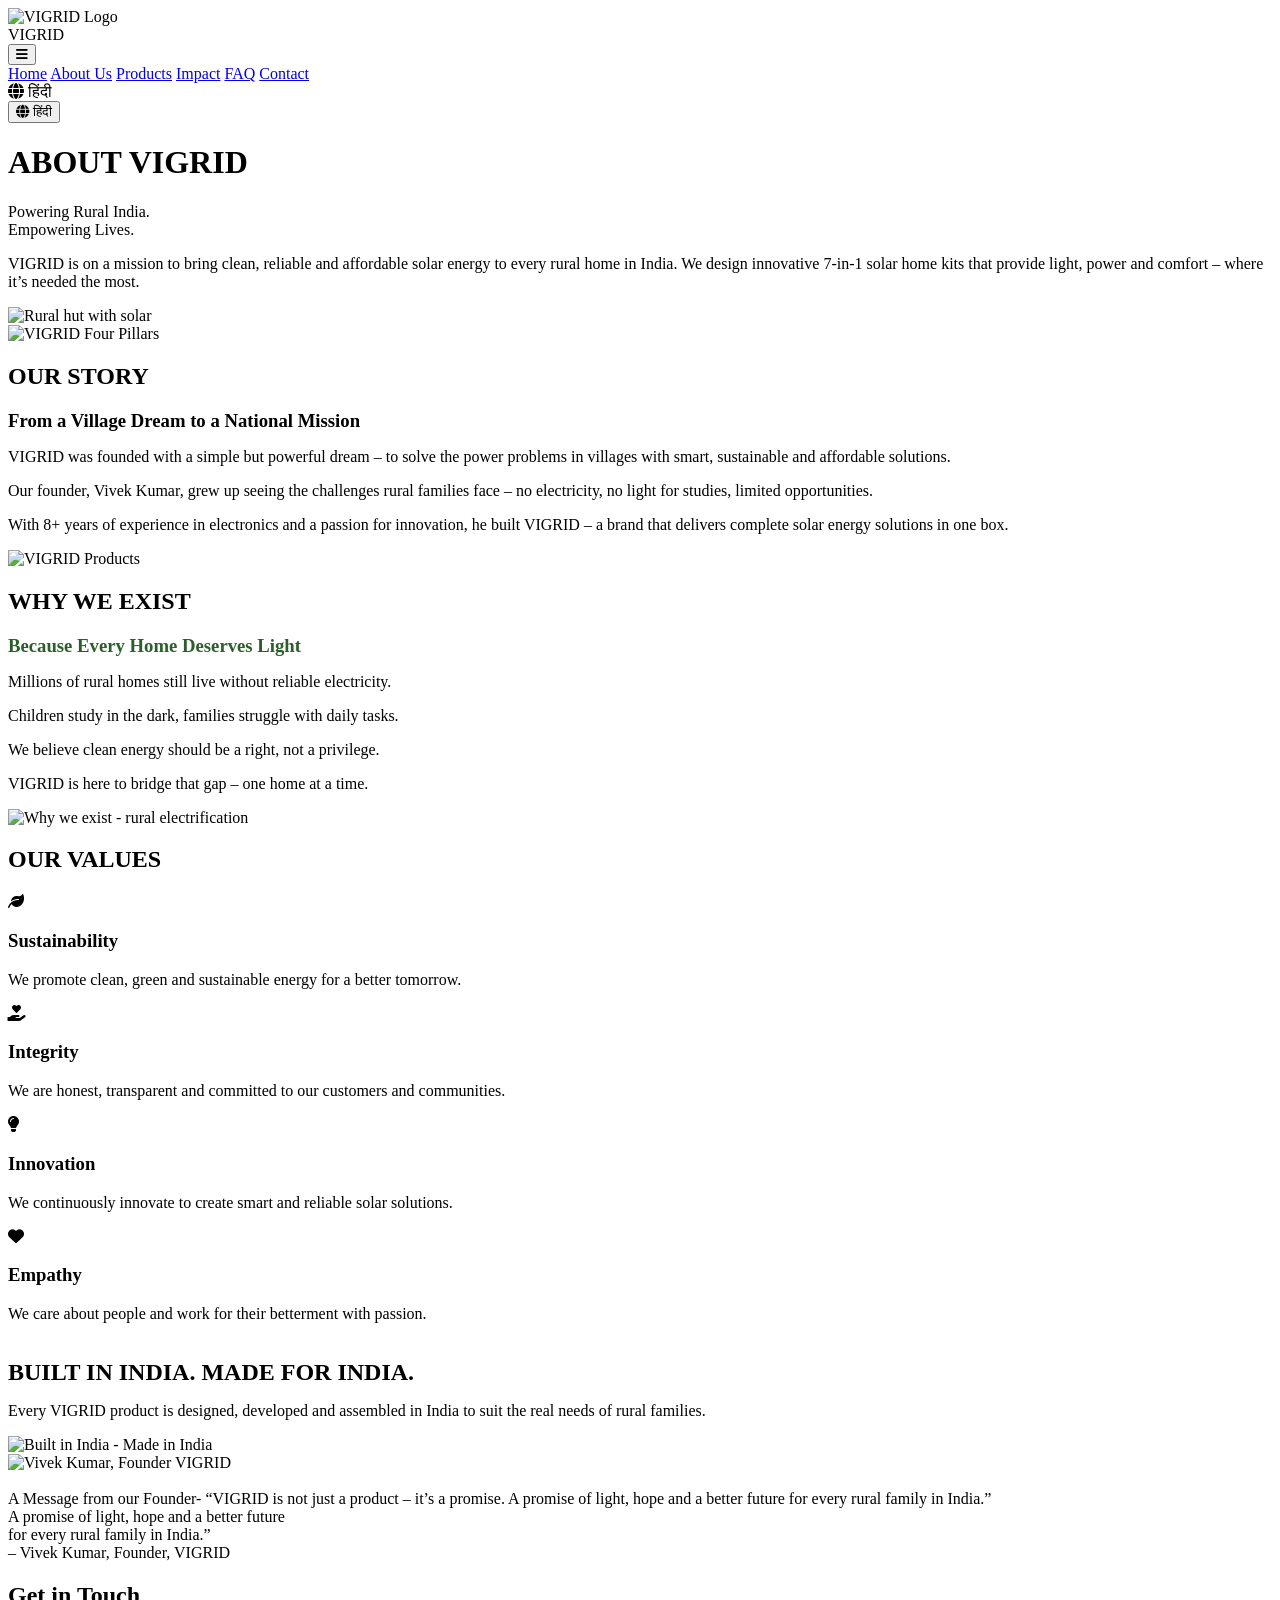
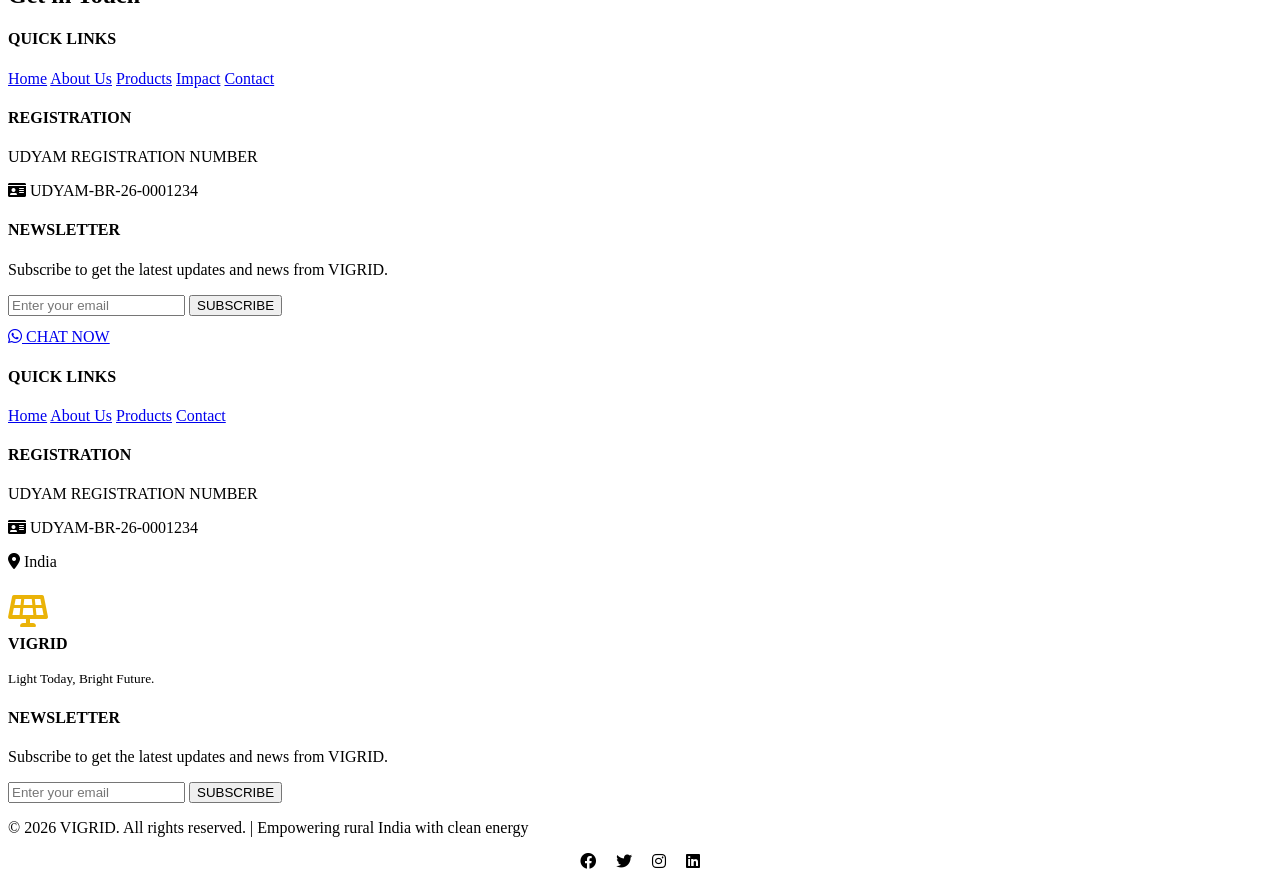
==== about.html @ 2b6f57b1 "Update about.html" ====
<!DOCTYPE html>
<html lang="en">
<head>
    <meta charset="UTF-8">
    <meta name="viewport" content="width=device-width, initial-scale=1.0, viewport-fit=cover">
    <title>VIGRID | About Us – Powering Rural India</title>
    <link rel="preconnect" href="https://fonts.googleapis.com">
    <link rel="preconnect" href="https://fonts.gstatic.com" crossorigin>
    <link href="https://fonts.googleapis.com/css2?family=Inter:opsz,wght@14..32,300;14..32,400;14..32,500;14..32,600;14..32,700;14..32,800&display=swap" rel="stylesheet">
    <link rel="stylesheet" href="https://cdnjs.cloudflare.com/ajax/libs/font-awesome/6.0.0-beta3/css/all.min.css">
    <link rel="stylesheet" href="style.css">
    <link rel="stylesheet" href="about-style.css">
</head>
<body>

<header class="site-header">
    <div class="container header-inner">
        <div class="logo">
            <div class="logo-section">
                <img src="logo.png" alt="VIGRID Logo" class="logo-image">
            </div>
            <span>VIGRID</span>
        </div>
        <button class="menu-toggle" id="menuToggle" aria-label="Toggle navigation">
            <i class="fas fa-bars"></i>
        </button>
        <div class="nav-links" id="navLinks">
            <a href="index.html" data-i18n="nav_home">Home</a>
            <a href="about.html" data-i18n="nav_about">About Us</a>
            <a href="products.html" data-i18n="nav_products">Products</a>
            <a href="impact.html" class="active" data-i18n="nav_impact">Impact</a>
<a href="faq.html" data-i18n="footer_faq">FAQ</a>
            <a href="contact.html" data-i18n="nav_contact">Contact</a>
            <div class="mobile-lang-switch" id="mobileLangSwitch">
                <i class="fas fa-globe"></i>
                <span id="mobileLangText">हिंदी</span>
            </div>
        </div>
        <button id="langToggleBtn" class="lang-switch desktop-only" aria-label="Switch Language">
            <i class="fas fa-globe"></i>
            <span id="langToggleText">हिंदी</span>
        </button>
    </div>
</header>

<main>
    <div class="container">
        <!-- About Hero - Two Columns -->
        <div class="about-hero">
            <div class="about-two-columns">
                <div class="about-content">
                    <h1 data-i18n="about_heading">ABOUT VIGRID</h1>
                    <div class="tagline">
                        <span data-i18n="about_tagline1">Powering Rural India.</span><br>
                        <span data-i18n="about_tagline2">Empowering Lives.</span>
                    </div>
                    <p data-i18n="about_desc">
                        VIGRID is on a mission to bring clean, reliable and affordable solar energy to every rural home in India. We design innovative 7-in-1 solar home kits that provide light, power and comfort – where it’s needed the most.
                    </p>
                </div>
                <div class="about-image">
                    <img src="hut.jpg" alt="Rural hut with solar" id="hutImage">
                </div>
            </div>
        </div>

        <!-- Four Cards Section - Single Image -->
        <div class="four-cards-wrapper">
            <div class="single-image-container">
                <img src="fourcards.jpg" alt="VIGRID Four Pillars" class="four-cards-image">
            </div>
        </div>       

        <!-- OUR STORY - Two Columns -->
        <div class="about-section">
            <h2 data-i18n="story_heading">OUR STORY</h2>
            <div class="story-two-columns">
                <div class="story-content-left">
                    <h3 data-i18n="story_sub" style="color: 2c5e2a; margin-bottom: 12px;">From a Village Dream to a National Mission</h3>
                    <p data-i18n="story_p1">VIGRID was founded with a simple but powerful dream – to solve the power problems in villages with smart, sustainable and affordable solutions.</p>
                    <p data-i18n="story_p2" style="margin-top: 16px;">Our founder, Vivek Kumar, grew up seeing the challenges rural families face – no electricity, no light for studies, limited opportunities.</p>
                    <p data-i18n="story_p3" style="margin-top: 16px;">With 8+ years of experience in electronics and a passion for innovation, he built VIGRID – a brand that delivers complete solar energy solutions in one box.</p>
                </div>
                <div class="story-image-right">
                    <img src="vigriditems.jpg" alt="VIGRID Products" class="story-img">
                </div>
            </div>
        </div>

        <!-- WHY WE EXIST - Two Columns with bullet points -->
        <div class="about-section">
            <h2 data-i18n="why_heading">WHY WE EXIST</h2>
            <div class="why-two-columns">
                <div class="why-text-left">
                    <h3 data-i18n="why_sub" style="color: #2c5e2a; margin-bottom: 16px;">Because Every Home Deserves Light</h3>
                    <p data-i18n="why_p1">Millions of rural homes still live without reliable electricity.</p>
                    <p data-i18n="why_p2">Children study in the dark, families struggle with daily tasks.</p>
                    <p data-i18n="why_p3">We believe clean energy should be a right, not a privilege.</p>
                    <p data-i18n="why_p4">VIGRID is here to bridge that gap – one home at a time.</p>
                </div>
                <div class="why-image-right">
                    <img src="whywe.jpg" alt="Why we exist - rural electrification" class="why-img">
                </div>
            </div>
        </div>

        <!-- OUR VALUES - 4 Cards in a row (responsive) -->
        <div class="about-section">
            <h2 data-i18n="values_heading">OUR VALUES</h2>
            <div class="values-grid">
                <div class="value-card">
                    <i class="fas fa-leaf"></i>
                    <h3 data-i18n="value1_title">Sustainability</h3>
                    <p data-i18n="value1_desc">We promote clean, green and sustainable energy for a better tomorrow.</p>
                </div>
                <div class="value-card">
                    <i class="fas fa-hand-holding-heart"></i>
                    <h3 data-i18n="value2_title">Integrity</h3>
                    <p data-i18n="value2_desc">We are honest, transparent and committed to our customers and communities.</p>
                </div>
                <div class="value-card">
                    <i class="fas fa-lightbulb"></i>
                    <h3 data-i18n="value3_title">Innovation</h3>
                    <p data-i18n="value3_desc">We continuously innovate to create smart and reliable solar solutions.</p>
                </div>
                <div class="value-card">
                    <i class="fas fa-heart"></i>
                    <h3 data-i18n="value4_title">Empathy</h3>
                    <p data-i18n="value4_desc">We care about people and work for their betterment with passion.</p>
                </div>
            </div>
        </div>

        <!-- BUILT IN INDIA. MADE FOR INDIA. - Two Columns -->
        <div class="about-section">
            <div class="built-two-columns">
                <div class="built-content-left">
                    <i class="fas fa-flag-india" style="font-size: 2.5rem; color: #eab308; margin-bottom: 16px;"></i>
                    <h2 style="margin: 0 0 16px 0;" data-i18n="built_heading">BUILT IN INDIA. MADE FOR INDIA.</h2>
                    <p data-i18n="built_desc">Every VIGRID product is designed, developed and assembled in India to suit the real needs of rural families.</p>
                </div>
                <div class="built-image-right">
                    <img src="builtinindia.jpg" alt="Built in India - Made in India" class="built-img">
                </div>
            </div>
        </div>

        <!-- Founder Message (no extra container) -->
        <div class="founder-section">
            <div class="founder-flex">
                <div class="founder-avatar">
                    <img src="founder2.png" alt="Vivek Kumar, Founder VIGRID" class="founder-img">
                </div>
                <div class="founder-quote">
                    <span data-i18n="founder_quote"><br>
                    “VIGRID is not just a product – it’s a promise.<br>
                    A promise of light, hope and a better future<br>
                    for every rural family in India.”</span>
                    <div class="founder-name" data-i18n="founder_name">— VIVEK KUMAR, Founder, VIGRID</div>
                </div>
            </div>
        </div>

        <!-- Get in Touch -->
        <div class="about-section">
            <h2 data-i18n="contact_heading">Get in Touch</h2>
            <div class="contact-row">
                <div class="contact-col">
                    <h4 data-i18n="quick_links_title">QUICK LINKS</h4>
                    <a href="index.html" data-i18n="nav_home">Home</a>
                    <a href="about.html" data-i18n="nav_about">About Us</a>
                    <a href="products.html" data-i18n="nav_products">Products</a>
                    <a href="#" data-i18n="impact_link">Impact</a>
                    <a href="#" data-i18n="nav_contact">Contact</a>
                </div>
                <div class="contact-col">
                    <h4 data-i18n="registration_title">REGISTRATION</h4>
                    <p data-i18n="reg_label">UDYAM REGISTRATION NUMBER</p>
                    <p class="reg-number"><i class="fas fa-id-card"></i> UDYAM-BR-26-0001234</p>
                </div>
                <div class="contact-col">
                    <h4 data-i18n="newsletter_title">NEWSLETTER</h4>
                    <p data-i18n="newsletter_desc">Subscribe to get the latest updates and news from VIGRID.</p>
                    <div class="newsletter-inline">
                        <input type="email" id="aboutNewsEmail" placeholder="Enter your email">
                        <button id="aboutNewsBtn" data-i18n="subscribe_btn">SUBSCRIBE</button>
                    </div>
                    <p id="aboutNewsFeedback" style="margin-top: 8px; font-size: 0.8rem;"></p>
                    <a href="#" id="chatNowBtn" class="whatsapp-chat"><i class="fab fa-whatsapp"></i> <span data-i18n="chat_now">CHAT NOW</span></a>
                </div>
            </div>
        </div>
    </div>
</main>

<!-- FOOTER (same) -->
<footer>
    <div class="container">
        <div class="footer-grid">
            <div class="footer-col">
                <h4 data-i18n="footer_quick">QUICK LINKS</h4>
                <a href="index.html" data-i18n="footer_home">Home</a>
                <a href="about.html" data-i18n="footer_about">About Us</a>
                <a href="products.html" data-i18n="footer_products">Products</a>
                <a href="#" data-i18n="footer_contact">Contact</a>
            </div>
            <div class="footer-col">
                <h4 data-i18n="footer_reg">REGISTRATION</h4>
                <p data-i18n="footer_reg_label">UDYAM REGISTRATION NUMBER</p>
                <p class="reg-number"><i class="fas fa-id-card"></i> UDYAM-BR-26-0001234</p>
                <p><i class="fas fa-map-marker-alt"></i> India</p>
                <div style="margin-top: 24px;">
                    <i class="fas fa-solar-panel" style="font-size: 2rem; color: #eab308;"></i>
                    <p style="margin-top: 8px; font-weight: 600;">VIGRID</p>
                    <small data-i18n="footer_tagline">Light Today, Bright Future.</small>
                </div>
            </div>
            <div class="footer-col">
                <h4 data-i18n="footer_newsletter">NEWSLETTER</h4>
                <p data-i18n="newsletter_desc">Subscribe to get the latest updates and news from VIGRID.</p>
                <div class="newsletter-form">
                    <input type="email" id="footerNewsEmail" placeholder="Enter your email">
                    <button id="footerNewsBtn" data-i18n="subscribe_btn">SUBSCRIBE</button>
                </div>
                <p id="footerNewsFeedback" style="margin-top: 12px; font-size: 0.8rem;"></p>
            </div>
        </div>
        <div class="copyright">
            <p data-i18n="copyright_text">© 2026 VIGRID. All rights reserved. | Empowering rural India with clean energy</p>
            <div style="margin-top: 8px; display: flex; justify-content: center; gap: 20px;">
                <i class="fab fa-facebook"></i>
                <i class="fab fa-twitter"></i>
                <i class="fab fa-instagram"></i>
                <i class="fab fa-linkedin"></i>
            </div>
        </div>
    </div>
</footer>

<script>
    // Translations for about page (English + Hindi) – same as before, unchanged
    const aboutTranslations = {
        en: {
            nav_home: "Home", nav_about: "About Us", nav_products: "Products", nav_contact: "Contact", impact_link: "Impact",
            about_heading: "ABOUT VIGRID", about_tagline1: "Powering Rural India.", about_tagline2: "Empowering Lives.",
            about_desc: "VIGRID is on a mission to bring clean, reliable and affordable solar energy to every rural home in India. We design innovative 7-in-1 solar home kits that provide light, power and comfort – where it’s needed the most.",
            about_clean_title: "Clean Energy", about_clean_desc: "Sustainable future for every home.",
            about_affordable_title: "Affordable", about_affordable_desc: "High-quality solutions at the right price.",
            about_reliable_title: "Reliable", about_reliable_desc: "Built for rural needs, made to last.",
            about_impact_title: "Impact Driven", about_impact_desc: "Creating real change in communities.",
            story_heading: "OUR STORY", story_sub: "From a Village Dream to a National Mission",
            story_p1: "VIGRID was founded with a simple but powerful dream – to solve the power problems in villages with smart, sustainable and affordable solutions.",
            story_p2: "Our founder, Vivek Kumar, grew up seeing the challenges rural families face – no electricity, no light for studies, limited opportunities.",
            story_p3: "With 8+ years of experience in electronics and a passion for innovation, he built VIGRID – a brand that delivers complete solar energy solutions in one box.",
            why_heading: "WHY WE EXIST", why_sub: "Because Every Home Deserves Light",
            why_p1: "Millions of rural homes still live without reliable electricity.",
            why_p2: "Children study in the dark, families struggle with daily tasks.",
            why_p3: "We believe clean energy should be a right, not a privilege.",
            why_p4: "VIGRID is here to bridge that gap – one home at a time.",
            values_heading: "OUR VALUES",
            value1_title: "Sustainability", value1_desc: "We promote clean, green and sustainable energy for a better tomorrow.",
            value2_title: "Integrity", value2_desc: "We are honest, transparent and committed to our customers and communities.",
            value3_title: "Innovation", value3_desc: "We continuously innovate to create smart and reliable solar solutions.",
            value4_title: "Empathy", value4_desc: "We care about people and work for their betterment with passion.",
            built_heading: "BUILT IN INDIA. MADE FOR INDIA.",
            built_desc: "Every VIGRID product is designed, developed and assembled in India to suit the real needs of rural families.",
            built_point1: "Designed in India", built_point2: "Made in India", built_point3: "For Rural India", built_point4: "For a Better India",
            founder_msg_heading: "A Message from our Founder",
            founder_quote: "A Message from our Founder-\n“VIGRID is not just a product – it’s a promise.\nA promise of light, hope and a better future\nfor every rural family in India.”",
            founder_name: "– Vivek Kumar, Founder, VIGRID",
            contact_heading: "Get in Touch", quick_links_title: "QUICK LINKS", registration_title: "REGISTRATION",
            reg_label: "UDYAM REGISTRATION NUMBER", newsletter_title: "NEWSLETTER", newsletter_desc: "Subscribe to get the latest updates and news from VIGRID.",
            subscribe_btn: "SUBSCRIBE", chat_now: "CHAT NOW",
            footer_quick: "QUICK LINKS", footer_home: "Home", footer_about: "About Us", footer_products: "Products", footer_contact: "Contact",
            footer_reg: "REGISTRATION", footer_reg_label: "UDYAM REGISTRATION NUMBER", footer_tagline: "Light Today, Bright Future.",
            footer_newsletter: "NEWSLETTER", copyright_text: "© 2026 VIGRID. All rights reserved. | Empowering rural India with clean energy"
        },
        hi: {
            nav_home: "होम", nav_about: "हमारे बारे में", nav_products: "उत्पाद", nav_contact: "संपर्क करें", impact_link: "प्रभाव",
            about_heading: "विग्रिड के बारे में", about_tagline1: "ग्रामीण भारत को सशक्त बनाना।", about_tagline2: "जीवन को सशक्त बनाना।",
            about_desc: "विग्रिड का मिशन भारत के हर ग्रामीण घर में स्वच्छ, विश्वसनीय और किफायती सौर ऊर्जा पहुंचाना है। हम अभिनव 7-इन-1 सोलर होम किट डिजाइन करते हैं जो प्रकाश, शक्ति और आराम प्रदान करते हैं – जहां इसकी सबसे अधिक आवश्यकता है।",
            about_clean_title: "स्वच्छ ऊर्जा", about_clean_desc: "हर घर के लिए स्थायी भविष्य।",
            about_affordable_title: "किफायती", about_affordable_desc: "सही कीमत पर उच्च गुणवत्ता वाले समाधान।",
            about_reliable_title: "विश्वसनीय", about_reliable_desc: "ग्रामीण जरूरतों के लिए निर्मित, लंबे समय तक चलने वाला।",
            about_impact_title: "प्रभाव संचालित", about_impact_desc: "समुदायों में वास्तविक बदलाव लाना।",
            story_heading: "हमारी कहानी", story_sub: "एक गाँव के सपने से राष्ट्रीय मिशन तक",
            story_p1: "विग्रिड की स्थापना एक सरल लेकिन शक्तिशाली सपने के साथ हुई – गांवों में बिजली की समस्याओं को स्मार्ट, टिकाऊ और किफायती समाधानों से हल करना।",
            story_p2: "हमारे संस्थापक, विवेक कुमार, ग्रामीण परिवारों के सामने आने वाली चुनौतियों को देखकर बड़े हुए – बिजली नहीं, पढ़ाई के लिए रोशनी नहीं, सीमित अवसर।",
            story_p3: "इलेक्ट्रॉनिक्स में 8+ वर्षों के अनुभव और नवाचार के जुनून के साथ, उन्होंने विग्रिड का निर्माण किया – एक ब्रांड जो एक बॉक्स में संपूर्ण सौर ऊर्जा समाधान प्रदान करता है।",
            why_heading: "हम क्यों मौजूद हैं", why_sub: "क्योंकि हर घर रोशनी का हकदार है",
            why_p1: "करोड़ों ग्रामीण घर आज भी विश्वसनीय बिजली के बिना रहते हैं।",
            why_p2: "बच्चे अंधेरे में पढ़ते हैं, परिवार दैनिक कार्यों के लिए संघर्ष करते हैं।",
            why_p3: "हम मानते हैं कि स्वच्छ ऊर्जा एक अधिकार होना चाहिए, विशेषाधिकार नहीं।",
            why_p4: "विग्रिड उस अंतर को पाटने के लिए यहाँ है – एक घर, एक समय।",
            values_heading: "हमारे मूल्य",
            value1_title: "स्थिरता", value1_desc: "हम बेहतर कल के लिए स्वच्छ, हरित और टिकाऊ ऊर्जा को बढ़ावा देते हैं।",
            value2_title: "ईमानदारी", value2_desc: "हम अपने ग्राहकों और समुदायों के प्रति ईमानदार, पारदर्शी और प्रतिबद्ध हैं।",
            value3_title: "नवाचार", value3_desc: "हम स्मार्ट और विश्वसनीय सौर समाधान बनाने के लिए लगातार नवाचार करते हैं।",
            value4_title: "सहानुभूति", value4_desc: "हम लोगों की परवाह करते हैं और जुनून के साथ उनके उत्थान के लिए काम करते हैं।",
            built_heading: "भारत में निर्मित। भारत के लिए बनाया गया।",
            built_desc: "हर विग्रिड उत्पाद भारत में डिजाइन, विकसित और असेंबल किया जाता है ताकि ग्रामीण परिवारों की वास्तविक जरूरतों को पूरा किया जा सके।",
            built_point1: "भारत में डिज़ाइन", built_point2: "भारत में निर्मित", built_point3: "ग्रामीण भारत के लिए", built_point4: "एक बेहतर भारत के लिए",
            founder_msg_heading: "संस्थापक का संदेश",
            founder_quote: "संस्थापक का संदेश-\n“विग्रिड सिर्फ एक उत्पाद नहीं है – यह एक वादा है।\nरोशनी, आशा और बेहतर भविष्य का वादा\nभारत के हर ग्रामीण परिवार के लिए।”",
            founder_name: "– विवेक कुमार, संस्थापक, विग्रिड",
            contact_heading: "संपर्क करें", quick_links_title: "त्वरित लिंक", registration_title: "पंजीकरण",
            reg_label: "उद्यम पंजीकरण संख्या", newsletter_title: "न्यूज़लेटर", newsletter_desc: "विग्रिड से नवीनतम अपडेट और समाचार प्राप्त करने के लिए सदस्यता लें।",
            subscribe_btn: "सदस्यता लें", chat_now: "अभी चैट करें",
            footer_quick: "त्वरित लिंक", footer_home: "होम", footer_about: "हमारे बारे में", footer_products: "उत्पाद", footer_contact: "संपर्क करें",
            footer_reg: "पंजीकरण", footer_reg_label: "उद्यम पंजीकरण संख्या", footer_tagline: "आज रोशनी, उज्ज्वल भविष्य।",
            footer_newsletter: "न्यूज़लेटर", copyright_text: "© 2026 विग्रिड. सर्वाधिकार सुरक्षित। | स्वच्छ ऊर्जा से ग्रामीण भारत को सशक्त बनाना"
        }
    };

    let currentLang = 'en';
    function updateAboutPage(lang) {
        document.querySelectorAll('[data-i18n]').forEach(el => {
            const key = el.getAttribute('data-i18n');
            if (aboutTranslations[lang] && aboutTranslations[lang][key]) {
                if (el.children.length === 0 || el.tagName === 'BUTTON') {
                    el.textContent = aboutTranslations[lang][key];
                } else {
                    const textNode = Array.from(el.childNodes).find(n => n.nodeType === 3);
                    if (textNode) textNode.textContent = aboutTranslations[lang][key];
                    else el.innerHTML = aboutTranslations[lang][key];
                }
            }
        });
        document.getElementById('langToggleText').innerText = lang === 'en' ? 'हिंदी' : 'English';
        document.getElementById('mobileLangText').innerText = lang === 'en' ? 'हिंदी' : 'English';
        document.querySelectorAll('#aboutNewsEmail, #footerNewsEmail').forEach(inp => inp.placeholder = lang === 'en' ? 'Enter your email' : 'अपना ईमेल दर्ज करें');
    }

    function toggleLang() {
        currentLang = currentLang === 'en' ? 'hi' : 'en';
        updateAboutPage(currentLang);
        localStorage.setItem('vigrid_lang_about', currentLang);
    }

    document.addEventListener('DOMContentLoaded', () => {
        const saved = localStorage.getItem('vigrid_lang_about');
        if (saved && (saved === 'en' || saved === 'hi')) currentLang = saved;
        updateAboutPage(currentLang);
        document.getElementById('langToggleBtn')?.addEventListener('click', toggleLang);
        document.getElementById('mobileLangSwitch')?.addEventListener('click', toggleLang);
        // Mobile menu toggle
        const toggle = document.getElementById('menuToggle');
        const nav = document.getElementById('navLinks');
        if (toggle && nav) {
            toggle.addEventListener('click', () => {
                nav.classList.toggle('active');
                const icon = toggle.querySelector('i');
                icon.classList.toggle('fa-bars');
                icon.classList.toggle('fa-times');
            });
            document.addEventListener('click', (e) => {
                if (!nav.contains(e.target) && !toggle.contains(e.target) && nav.classList.contains('active')) {
                    nav.classList.remove('active');
                    const icon = toggle.querySelector('i');
                    icon.classList.add('fa-bars');
                    icon.classList.remove('fa-times');
                }
            });
        }
        // Newsletter subscriptions
        const aboutBtn = document.getElementById('aboutNewsBtn');
        const aboutEmail = document.getElementById('aboutNewsEmail');
        const aboutFeed = document.getElementById('aboutNewsFeedback');
        if (aboutBtn) {
            aboutBtn.addEventListener('click', () => {
                const email = aboutEmail.value.trim();
                if (!email || !/^[^\s@]+@([^\s@.,]+\.)+[^\s@.,]{2,}$/.test(email)) {
                    aboutFeed.innerHTML = '<span style="color:#ffcc80;">⚠️ Valid email required</span>';
                    return;
                }
                aboutFeed.innerHTML = '<span style="color:#c8e6b5;">✅ Subscribed!</span>';
                aboutEmail.value = '';
                setTimeout(() => aboutFeed.innerHTML = '', 3000);
            });
        }
        const footerBtn = document.getElementById('footerNewsBtn');
        const footerEmail = document.getElementById('footerNewsEmail');
        const footerFeed = document.getElementById('footerNewsFeedback');
        if (footerBtn) {
            footerBtn.addEventListener('click', () => {
                const email = footerEmail.value.trim();
                if (!email || !/^[^\s@]+@([^\s@.,]+\.)+[^\s@.,]{2,}$/.test(email)) {
                    footerFeed.innerHTML = '<span style="color:#ffcc80;">⚠️ Valid email required</span>';
                    return;
                }
                footerFeed.innerHTML = '<span style="color:#c8e6b5;">✅ Subscribed!</span>';
                footerEmail.value = '';
                setTimeout(() => footerFeed.innerHTML = '', 3000);
            });
        }
        document.getElementById('chatNowBtn')?.addEventListener('click', (e) => {
            e.preventDefault();
            alert(currentLang === 'en' ? '📱 Chat with VIGRID on WhatsApp: +91 12345 67890' : '📱 व्हाट्सएप पर विग्रिड से बात करें: +91 12345 67890');
        });
        document.querySelectorAll('.copyright i').forEach(i => {
            i.style.cursor = 'pointer';
            i.addEventListener('click', () => alert('🌍 ' + (currentLang === 'en' ? 'Connect with VIGRID on social media!' : 'सोशल मीडिया पर विग्रिड से जुड़ें!')));
        });
    });
</script>
</body>
</html>
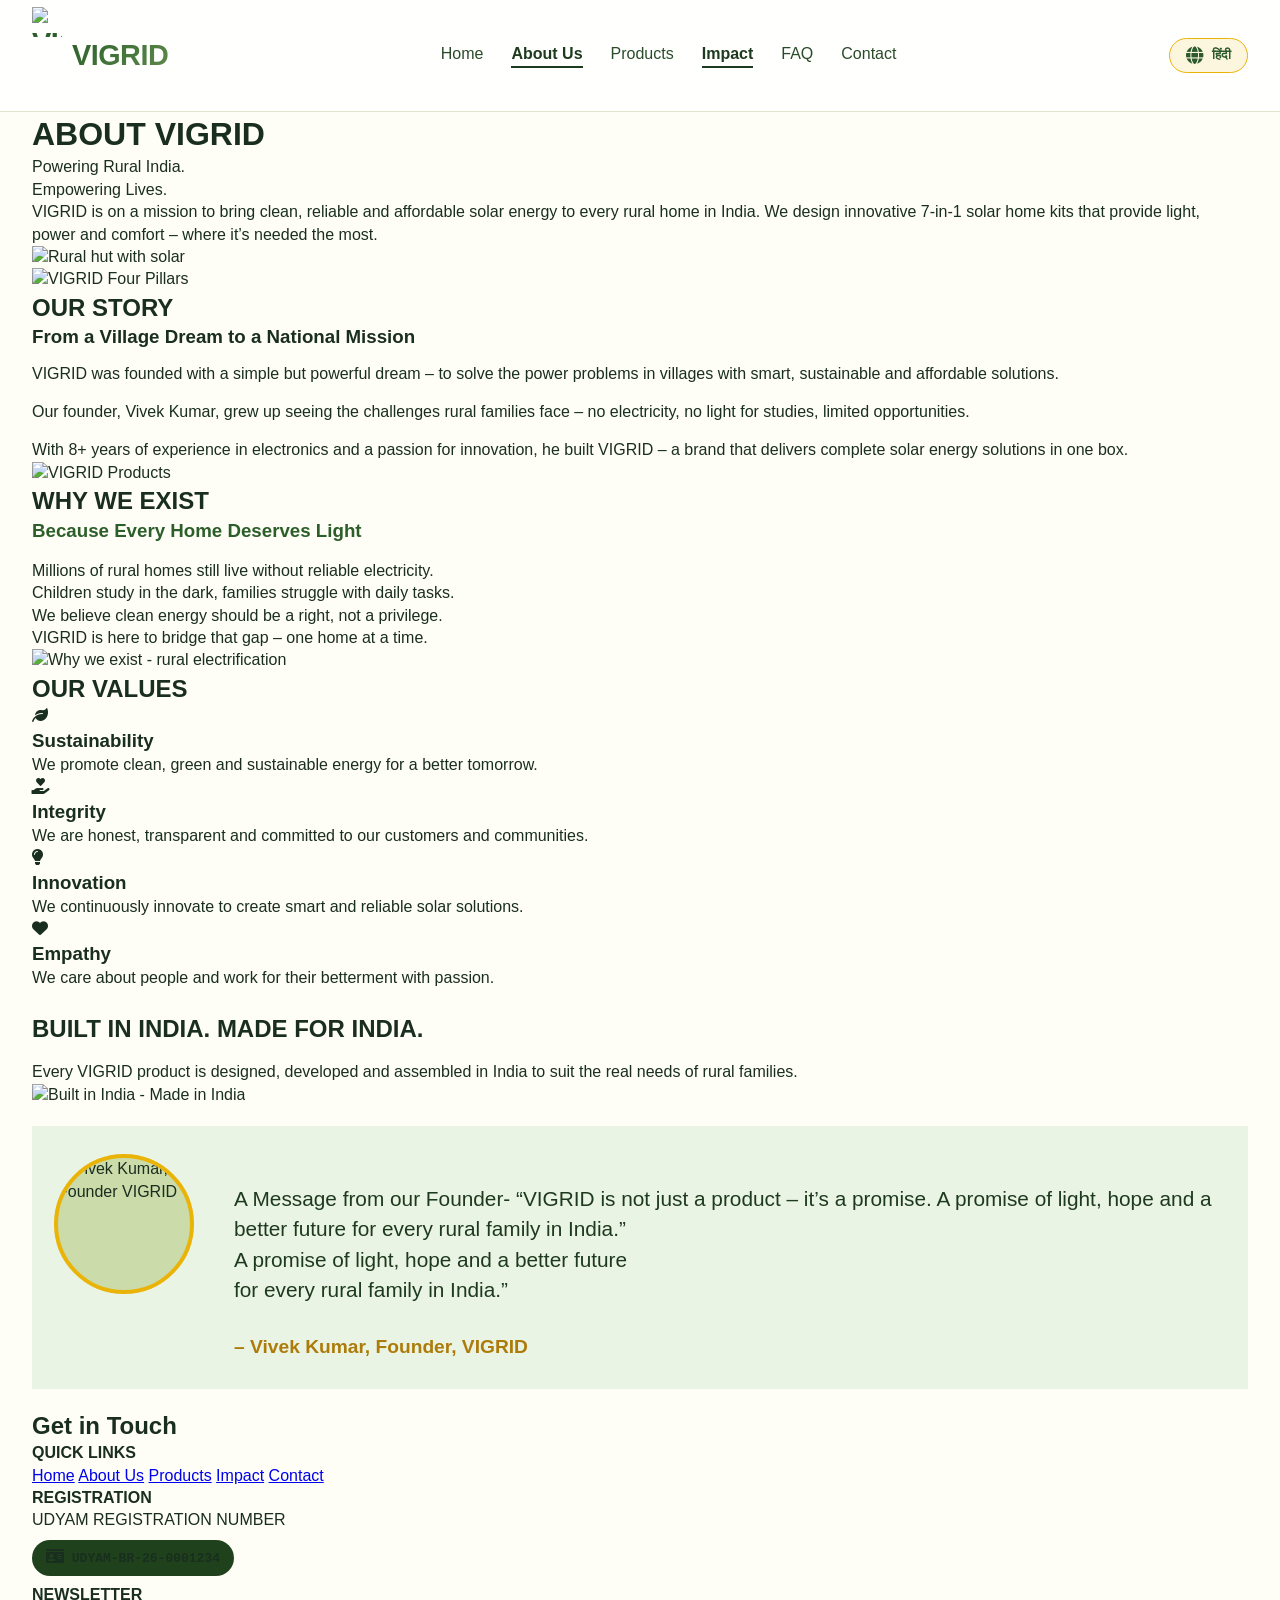
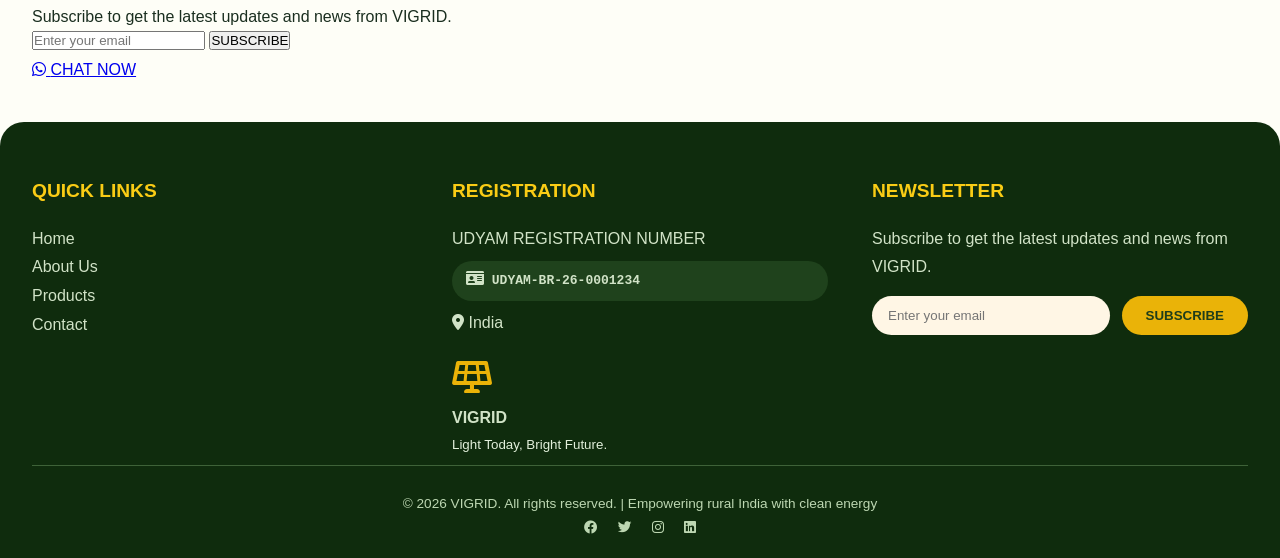
==== commit 2e88447a: "Update about.html" ====
--- a/about.html
+++ b/about.html
@@ -29,7 +29,7 @@
             <a href="about.html" data-i18n="nav_about">About Us</a>
             <a href="products.html" data-i18n="nav_products">Products</a>
             <a href="impact.html" class="active" data-i18n="nav_impact">Impact</a>
-<a href="faq.html" data-i18n="footer_faq">FAQ</a>
+<a href="faq.html" data-i18n="nav_faq">FAQ</a>
             <a href="contact.html" data-i18n="nav_contact">Contact</a>
             <div class="mobile-lang-switch" id="mobileLangSwitch">
                 <i class="fas fa-globe"></i>
@@ -395,13 +395,23 @@
         }
         document.getElementById('chatNowBtn')?.addEventListener('click', (e) => {
             e.preventDefault();
-            alert(currentLang === 'en' ? '📱 Chat with VIGRID on WhatsApp: +91 12345 67890' : '📱 व्हाट्सएप पर विग्रिड से बात करें: +91 12345 67890');
+            alert(currentLang === 'en' ? '📱 Chat with VIGRID on WhatsApp: +91 73543 36046' : '📱 व्हाट्सएप पर विग्रिड से बात करें: +91 12345 67890');
         });
         document.querySelectorAll('.copyright i').forEach(i => {
             i.style.cursor = 'pointer';
             i.addEventListener('click', () => alert('🌍 ' + (currentLang === 'en' ? 'Connect with VIGRID on social media!' : 'सोशल मीडिया पर विग्रिड से जुड़ें!')));
         });
     });
+
+// Set active class on current page link
+const currentPage = window.location.pathname.split('/').pop() || 'index.html';
+const navLinks = document.querySelectorAll('.nav-links a');
+navLinks.forEach(link => {
+    const href = link.getAttribute('href');
+    if (href === currentPage) {
+        link.classList.add('active');
+    }
+});
 </script>
 </body>
-</html>+</html>
--- a/style.css
+++ b/style.css
@@ -0,0 +1,654 @@
+* {
+    margin: 0;
+    padding: 0;
+    box-sizing: border-box;
+}
+
+body {
+    font-family: 'Inter', sans-serif;
+    background: #fefef7;
+    color: #1a2e1f;
+    line-height: 1.4;
+    scroll-behavior: smooth;
+}
+
+.container {
+    max-width: 1280px;
+    margin: 0 auto;
+    padding: 0 32px;
+}
+
+.btn-primary {
+    display: inline-flex;
+    align-items: center;
+    gap: 8px;
+    background: #008000;
+    color: #ffffff;
+    font-weight: 700;
+    padding: 12px 28px;
+    border-radius: 60px;
+    text-decoration: none;
+    transition: all 0.25s ease;
+    border: none;
+    cursor: pointer;
+    font-size: 0.95rem;
+    letter-spacing: 0.3px;
+    box-shadow: 0 2px 6px rgba(0,0,0,0.05);
+}
+.btn-primary:hover {
+    background: #facc15;
+    transform: translateY(-2px);
+    box-shadow: 0 12px 20px -12px rgba(234,179,8,0.4);
+}
+.btn-outline {
+    display: inline-flex;
+    align-items: center;
+    gap: 8px;
+    background: transparent;
+    border: 2px solid #008000;
+    color: #2d5a2c;
+    font-weight: 700;
+    padding: 10px 26px;
+    border-radius: 60px;
+    text-decoration: none;
+    transition: all 0.2s;
+    cursor: pointer;
+}
+.btn-outline:hover {
+    background: #eab30810;
+    border-color: #ca8a04;
+}
+
+.site-header {
+    padding: 2px 0;
+    border-bottom: 1px solid #e0e7cf;
+    background: #ffffffcc;
+    backdrop-filter: blur(4px);
+    position: sticky;
+    top: 0;
+    z-index: 50;
+}
+.header-inner {
+    display: flex;
+    justify-content: space-between;
+    align-items: center;
+    flex-wrap: wrap;
+    gap: 20px;
+}
+.logo {
+    display: flex;
+    align-items: center;
+    gap: 10px;
+    font-size: 1.8rem;
+    font-weight: 800;
+    letter-spacing: -0.5px;
+    color: #2c5e2a;
+}
+/* Logo Section */
+.logo-section {
+    text-align: center;
+    padding: 5px 0;
+    background: transparent; /* ya koi light background chahe to */
+}
+
+.logo-image {
+    width: 30px;
+    height: 30px;
+    
+    max-height: 35px;  /* aap height limit kar sakte hain */
+    display: inline-block;
+}
+.logo span {
+    background: linear-gradient(135deg, #2b5e2a, #5f8b4c);
+    background-clip: text;
+    -webkit-background-clip: text;
+    color: transparent;
+}
+.nav-links {
+    display: flex;
+    gap: 28px;
+}
+.nav-links a {
+    text-decoration: none;
+    font-weight: 500;
+    color: #2a4b2a;
+    transition: color 0.2s;
+}
+.nav-links a:hover {
+    color: #eab308;
+}
+
+.lang-switch {
+    background: #eab30820;
+    border: 1px solid #eab308;
+    border-radius: 40px;
+    padding: 8px 16px;
+    display: flex;
+    align-items: center;
+    gap: 8px;
+    font-weight: 600;
+    cursor: pointer;
+    transition: all 0.2s;
+    color: #2d5a2c;
+    font-family: inherit;
+}
+.lang-switch:hover {
+    background: #eab30840;
+    border-color: #ca8a04;
+}
+.lang-switch i {
+    font-size: 1.1rem;
+}
+
+.mobile-lang-switch {
+    display: none;
+    align-items: center;
+    gap: 12px;
+    padding: 12px 0;
+    font-weight: 600;
+    font-size: 1.2rem;
+    color: #2a4b2a;
+    cursor: pointer;
+    border-top: 1px solid #e0e7cf;
+    margin-top: 8px;
+}
+.mobile-lang-switch i {
+    font-size: 1.3rem;
+    color: #eab308;
+}
+.mobile-lang-switch:hover {
+    color: #eab308;
+}
+
+.menu-toggle {
+    background: transparent;
+    border: none;
+    font-size: 1.8rem;
+    color: #2c5e2a;
+    cursor: pointer;
+    display: none;
+    transition: color 0.2s;
+}
+.menu-toggle:hover {
+    color: #eab308;
+}
+
+section {
+    padding: 20px 0;
+}
+.section-title {
+    font-size: 2.2rem;
+    font-weight: 800;
+    margin-bottom: 48px;
+    text-align: center;
+    letter-spacing: -0.3px;
+    color: #1e3a1e;
+    position: relative;
+}
+.section-title:after {
+    content: '';
+    display: block;
+    width: 70px;
+    height: 4px;
+    background: #eab308;
+    margin: 14px auto 0;
+    border-radius: 4px;
+}
+
+
+/* Hero section with 40% left (content) and 60% right (image) */
+.hero {
+    display: grid;
+    grid-template-columns: 1fr 2fr;  /* 2fr = 40%, 3fr = 60% */
+    gap: 16px;
+    align-items: center;
+}
+
+.hero-content h2 {
+    font-size: 2.8rem;  /* pehle 3.2rem tha – ab kam */
+    font-weight: 800;
+    line-height: 1.2;
+    margin-bottom: 20px;
+}
+
+.hero-content h2 span:first-child {
+    color: #000000;  /* pehla part black */
+}
+
+.hero-content h2 span:last-child {
+    color: #008000;  /* dusra part green (aapke brand green ke according) */
+}
+.hero-content p {
+    font-size: 1.12rem;
+    color: #2c4727;
+    margin: 20px 0 28px;
+    line-height: 1.5;
+}
+.kit-badge {
+    margin-top: 32px;
+    display: inline-flex;
+    align-items: center;
+    background: #ecf7e7;
+    padding: 8px 18px;
+    border-radius: 80px;
+    font-weight: 600;
+    color: #2a6b2a;
+    font-size: 0.9rem;
+    gap: 8px;
+    border: 1px solid #cde2c1;
+}
+
+/* Hero image styling - only background image, no red circle */
+.hero-image {
+    background-image: url("heroimage.png");
+    background-size: cover;
+    background-position: center;
+    background-repeat: no-repeat;
+    min-height: 400px;
+    width: 100%;
+    /* border-radius aur box-shadow dono hataye */
+}
+
+/* Features grid 
+.features-grid {
+    display: grid;
+    grid-template-columns: repeat(auto-fit, minmax(240px, 1fr));
+    gap: 10px;
+    margin-top: 0px;
+}
+.feature-card {
+    background: white;
+    padding: 32px 20px;
+    border-radius: 32px;
+    text-align: center;
+    box-shadow: 0 8px 20px rgba(0,0,0,0.02);
+    transition: all 0.25s;
+    border: 1px solid #e8f0e2;
+}
+.feature-card:hover {
+    transform: translateY(-6px);
+    border-color: #eab30860;
+    box-shadow: 0 20px 30px -12px rgba(0,0,0,0.08);
+}
+.feature-icon {
+    font-size: 3rem;
+    color: #008000;  /* गहरा हरा,*/
+    margin-bottom: 10px;
+}
+}
+.feature-card h3 {
+    font-size: 1.5rem;
+    font-weight: 700;
+    margin-bottom: 12px;
+}
+.feature-card p {
+    color: #3a5a36;
+    line-height: 1.4;
+}
+*/
+.features-section {
+    padding: 20px 0;  /* pehle 70px 0 tha – ab kam */
+}
+.features-grid {
+    display: grid;
+    grid-template-columns: repeat(4, 1fr);
+    gap: 12px;
+    margin-top: 0px;
+}
+.feature-card {
+    background: white;
+    padding: 24px 16px;
+    border-radius: 24px;
+    text-align: center;
+    box-shadow: 0 8px 20px rgba(0,0,0,0.02);
+    transition: all 0.25s;
+    border: 1px solid #e8f0e2;
+}
+.feature-card:hover {
+    transform: translateY(-6px);
+    border-color: #eab30860;
+    box-shadow: 0 20px 30px -12px rgba(0,0,0,0.08);
+}
+.feature-icon {
+    font-size: 2.4rem;
+    color: #008000;
+    margin-bottom: 16px;
+}
+.feature-card h3 {
+    font-size: 1.3rem;
+    font-weight: 700;
+    margin-bottom: 10px;
+}
+.feature-card p {
+    font-size: 0.9rem;
+    color: #3a5a36;
+    line-height: 1.4;
+}
+
+
+/* One kit */
+/* Image below ONE KIT section */
+.kit-image-container {
+    margin-top: 5px;
+    text-align: center;
+}
+.kit-image {
+    max-width: 100%;
+    height: auto;
+    display: inline-block;
+}
+/*
+.onekit-wrapper {
+    background: #f2f9ec;
+    padding: 24px 20px;
+    display: flex;
+    flex-wrap: wrap;
+    align-items: center;
+    justify-content: space-between;
+    gap: 20px;
+}*/
+.onekit-wrapper {
+    background: transparent;
+    border-radius: 0;
+    padding: 0px 0;  /* ya jitna chahiye utna */
+    display: flex;
+    flex-wrap: wrap;
+    align-items: center;
+    justify-content: space-between;
+    gap: 15px;
+}
+.onekit-info {
+    flex: 2;
+}
+.onekit-info h2 {
+    font-size: 2rem;
+    font-weight: 800;
+    margin-bottom: 16px;
+}
+.kit-features {
+    display: flex;
+    flex-wrap: wrap;
+    gap: 16px;
+    margin: 12px 0 14px;
+}
+.kit-features span {
+    background: white;
+    padding: 8px 18px;
+    border-radius: 40px;
+    font-weight: 500;
+    display: inline-flex;
+    align-items: center;
+    gap: 8px;
+    box-shadow: 0 1px 3px rgba(0,0,0,0.03);
+}
+.onekit-illustration {
+    flex: 1;
+    text-align: center;
+    background: #ffffffb3;
+    border-radius: 40px;
+    padding: 24px;
+}
+.onekit-illustration i {
+    font-size: 5rem;
+    color: #4f8a3c;
+}
+
+/* Impact stats grid - 4 boxes in one line */
+
+.stats-grid {
+    display: grid;
+    grid-template-columns: repeat(4, 1fr);  /* chaaro ek line me */
+    gap: 20px;  /* boxes ke beech gap thoda kam */
+    text-align: center;
+}
+
+/* Individual stat card - size kam */
+.stat-card {
+    background: white;
+    border-radius: 0px;  /* pehle 36px se kam */
+    padding: 20px 12px;   /* pehle 32px 20px – ab kam */
+    
+    border: 1px solid #ddecd2;
+}
+
+/* Stat number ka size kam */
+.stat-number {
+    font-size: 2rem;      /* pehle 3rem tha – ab kam */
+    font-weight: 800;
+    color: #eab308;
+    margin-bottom: 8px;   /* pehle 12px */
+}
+
+/* Label ka size thoda adjust */
+.stat-label {
+    font-weight: 600;
+    font-size: 0.9rem;    /* pehle 1.1rem – ab kam */
+    color: #2a5526;
+}
+
+/* Founder */
+.founder-section {
+    background: #eaf4e4;
+    border-radius: 0px;
+    margin: 20px 0;
+    padding: 28px 22px;
+}
+.founder-flex {
+    display: flex;
+    flex-wrap: wrap;
+    gap: 40px;
+    align-items: left;
+    justify-content: center;
+}
+.founder-avatar {
+    background: #cbdbaa;
+    width: 140px;
+    height: 140px;
+    border-radius: 50%;
+    display: flex;
+    align-items: center;
+    justify-content: center;
+    overflow: hidden;  /* ensure image stays inside circle */
+    border: 4px solid #eab308;
+}
+
+.founder-img {
+    width: 100%;
+    height: 100%;
+    object-fit: cover;  /* image circle ke andar fit ho jayegi */
+    display: block;
+}
+.founder-quote {
+    flex: 1;
+    font-size: 1.3rem;
+    font-weight: 500;
+    line-height: 1.45;
+    font-style: normal;
+    color: #1e3a1e;
+}
+.founder-name {
+    margin-top: 28px;
+    font-weight: 800;
+    font-size: 1.2rem;
+    color: #ad7b0a;
+}
+
+/* Footer */
+footer {
+    background: #0f2c0d;
+    color: #e2f0db;
+    padding: 56px 0 24px;
+     border-radius: 24px 24px 0 0; 
+    margin-top: 40px;
+}
+.footer-grid {
+    display: grid;
+    grid-template-columns: repeat(auto-fit, minmax(200px, 1fr));
+    gap: 44px;
+    margin-bottom: 10px;
+}
+.footer-col h4 {
+    color: #facc15;
+    margin-bottom: 20px;
+    font-size: 1.2rem;
+    font-weight: 700;
+}
+.footer-col p, .footer-col a {
+    color: #d1e3c7;
+    text-decoration: none;
+    line-height: 1.8;
+    display: block;
+    transition: 0.2s;
+}
+.footer-col a:hover {
+    color: #facc15;
+    transform: translateX(3px);
+}
+.reg-number {
+    background: #1f421c;
+    display: inline-block;
+    padding: 8px 14px;
+    border-radius: 28px;
+    font-weight: 600;
+    font-family: monospace;
+    margin: 8px 0;
+}
+.newsletter-form {
+    display: flex;
+    flex-wrap: wrap;
+    gap: 12px;
+    margin-top: 14px;
+}
+.newsletter-form input {
+    flex: 1;
+    padding: 12px 16px;
+    border-radius: 60px;
+    border: none;
+    outline: none;
+    background: #fff6e5;
+    font-family: inherit;
+}
+.newsletter-form button {
+    background: #eab308;
+    border: none;
+    padding: 0 24px;
+    border-radius: 60px;
+    font-weight: 700;
+    cursor: pointer;
+    transition: 0.2s;
+    color: #1f3d1a;
+}
+.newsletter-form button:hover {
+    background: #ffcd4a;
+}
+.copyright {
+    text-align: center;
+    border-top: 1px solid #3e6238;
+    padding-top: 28px;
+    font-size: 0.85rem;
+    color: #bdd7b2;
+}
+
+/* Mobile */
+@media (max-width: 800px) {
+    .container { padding: 0 24px; }
+    .hero { grid-template-columns: 1fr; text-align: center; gap: 32px; }
+    .hero-content h1 { font-size: 2.5rem; }
+    .hero-image { min-height: 250px; }
+    .kit-badge { justify-content: center; }
+    .section-title { font-size: 1.9rem; }
+    .onekit-wrapper { flex-direction: column; text-align: center; }
+    .founder-quote { font-size: 1.1rem; text-align: center; }
+    .founder-flex { flex-direction: column; text-align: center; }
+    
+    .desktop-only {
+        display: none !important;
+    }
+    .mobile-lang-switch {
+        display: flex;
+    }
+    .nav-links { 
+        position: fixed;
+        top: 80px;
+        left: -100%;
+        width: 80%;
+        max-width: 280px;
+        height: calc(100vh - 80px);
+        background: #ffffffef;
+        backdrop-filter: blur(12px);
+        flex-direction: column;
+        align-items: flex-start;
+        padding: 32px 24px;
+        gap: 24px;
+        box-shadow: 4px 0 20px rgba(0,0,0,0.1);
+        transition: left 0.3s ease;
+        z-index: 100;
+        border-radius: 0 24px 24px 0;
+        border-right: 2px solid #eab30860;
+    }
+    .nav-links.active {
+        left: 0;
+    }
+    .nav-links a {
+        font-size: 1.2rem;
+        width: 100%;
+        padding: 8px 0;
+    }
+    .menu-toggle {
+        display: block;
+        order: 2;
+    }
+    .logo {
+        order: 1;
+    }
+}
+button, .btn-primary, .btn-outline { cursor: pointer; }
+
+.kit-icon-item i {
+    font-size: 2rem;
+    color: #2c5e2a;  /* green colour – aap ise dark ya light koi bhi green de sakte hain */
+    display: inline-block;
+    margin: 0 2px;
+}
+
+.additional-kit-image {
+    max-width: 100%;
+    height: auto;
+    margin-top: 30px;
+    border-radius: 20px;
+    display: block;
+}
+@media (max-width: 700px) {
+    .stats-grid {
+        gap: 12px;
+    }
+    .stat-card {
+        padding: 16px 8px;
+    }
+    .stat-number {
+        font-size: 1.5rem;
+    }
+    .stat-label {
+        font-size: 0.75rem;
+    }
+}
+
+@media (max-width: 800px) {
+    .logo-section {
+        padding: 30px 0;
+    }
+    .logo-image {
+        max-width: 90%;
+        max-height: 100px;
+    }
+}
+/* Active menu link styling */
+.nav-links a.active {
+    color: #1e3a1e !important;         /* dark green */
+    border-bottom: 2px solid #1e3a1e;  /* dark green underline */
+    font-weight: 600;
+}
+/* Ensure the underline stays even on hover */
+.nav-links a.active:hover {
+    border-bottom-color: #1e3a1e;
+}
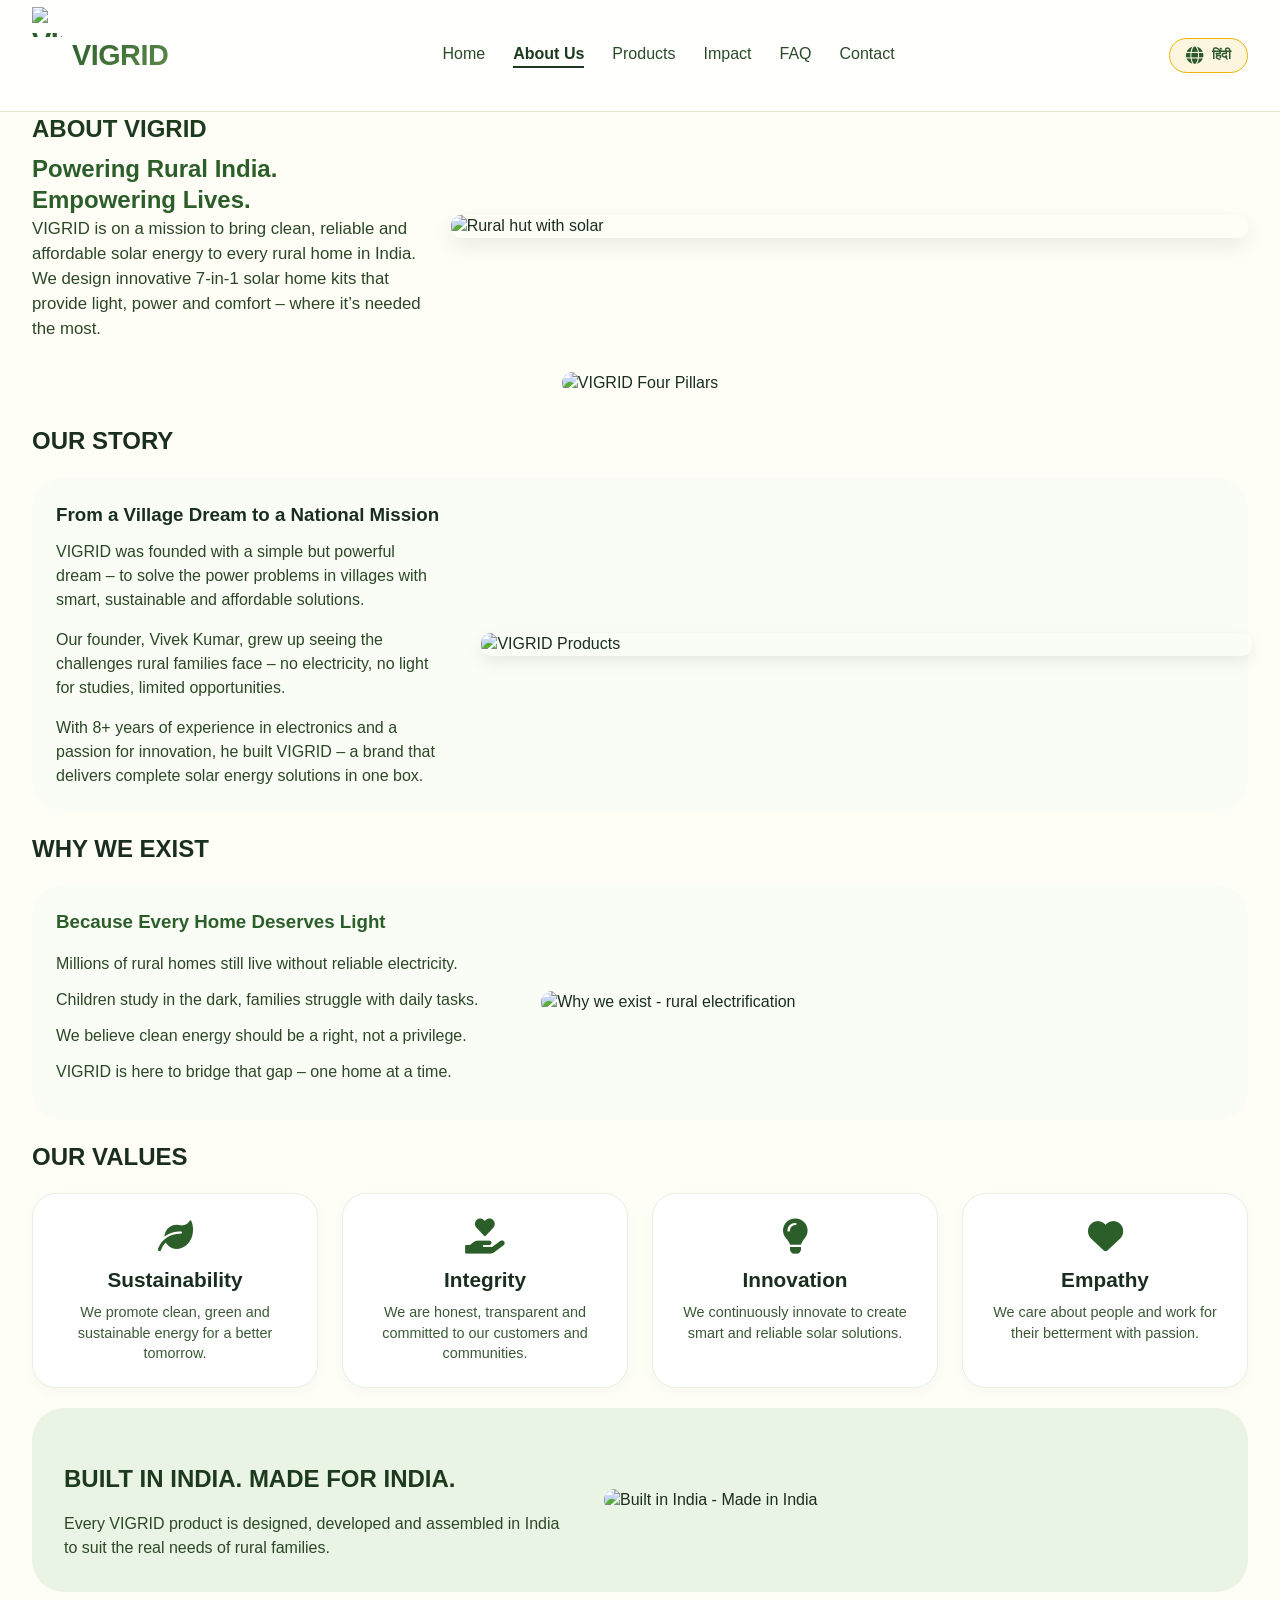
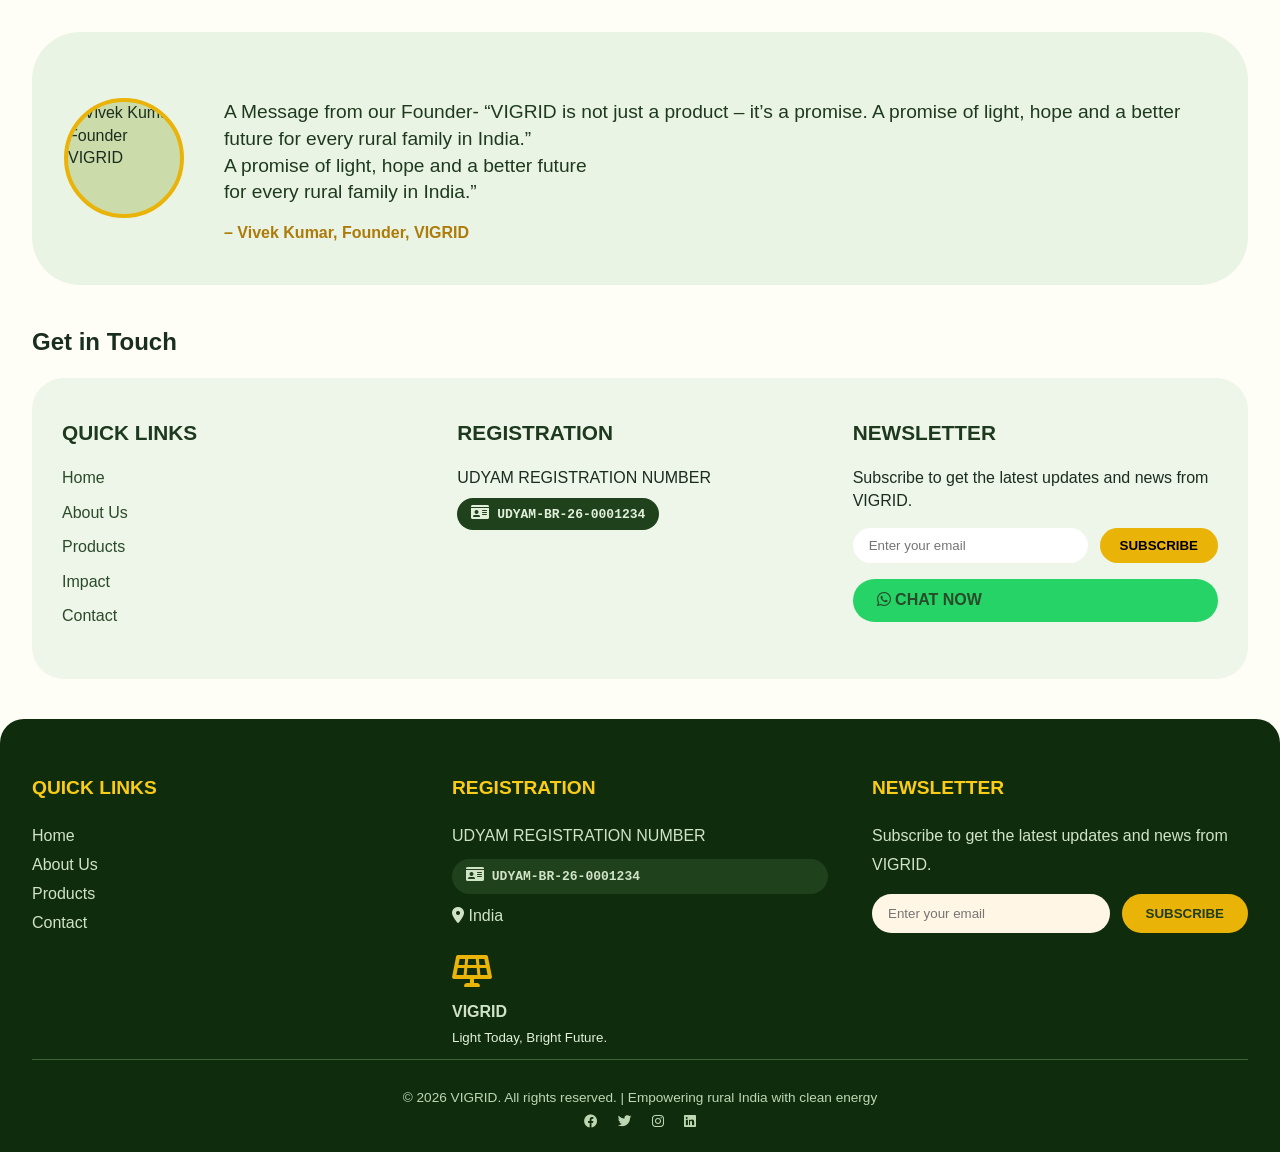
==== commit c1a99061: "Update about.html" ====
--- a/about.html
+++ b/about.html
@@ -413,5 +413,6 @@
     }
 });
 </script>
+<script src="active-menu.js"></script>
 </body>
 </html>
--- a/style.css
+++ b/style.css
@@ -114,6 +114,15 @@
     color: #2a4b2a;
     transition: color 0.2s;
 }
+
+
+.nav-links a.active {
+    color: #1e3a1e !important;
+    border-bottom: 2px solid #1e3a1e;
+    font-weight: 600;
+}
+
+
 .nav-links a:hover {
     color: #eab308;
 }
@@ -642,13 +651,17 @@
         max-height: 100px;
     }
 }
-/* Active menu link styling */
-.nav-links a.active {
-    color: #1e3a1e !important;         /* dark green */
-    border-bottom: 2px solid #1e3a1e;  /* dark green underline */
-    font-weight: 600;
-}
-/* Ensure the underline stays even on hover */
-.nav-links a.active:hover {
-    border-bottom-color: #1e3a1e;
-}+
+// Active menu highlight – sirf current page wale link par active class
+const currentPage = window.location.pathname.split('/').pop() || 'index.html';
+const navLinks = document.querySelectorAll('.nav-links a');
+
+navLinks.forEach(link => {
+    // Pehle saari active classes hata do
+    link.classList.remove('active');
+    const href = link.getAttribute('href');
+    // Agar href current page se match kare to active add karo
+    if (href === currentPage) {
+        link.classList.add('active');
+    }
+});
--- a/about-style.css
+++ b/about-style.css
@@ -0,0 +1,314 @@
+/* About Page Styles - Cleaned and Fixed */
+
+/* Hero two columns */
+.about-two-columns {
+    display: grid;
+    grid-template-columns: 1fr 2fr;
+    gap: 20px;
+    align-items: center;
+}
+.about-content h1 {
+    font-size: 1.5rem;
+    font-weight: 700;
+    color: #1e3a1e;
+    margin-bottom: 8px;
+}
+.about-content .tagline {
+    font-size: 1.5rem;
+    font-weight: 700;
+       color: #2c5e2a;
+    line-height: 1.3;
+}
+.about-content p {
+    font-size: 1.05rem;
+    color: #2c4727;
+    margin-top: 0;
+    line-height: 1.5;
+}
+.about-image img {
+    width: 100%;
+    border-radius: 10px;
+    box-shadow: 0 8px 20px rgba(0,0,0,0.08);
+    display: block;
+}
+
+/* Four Cards - Single Image */
+.four-cards-wrapper {
+    width: 100%;
+    margin: 30px 0;
+}
+.single-image-container {
+    width: 100%;
+    text-align: center;
+}
+.four-cards-image {
+    max-width: 100%;
+    height: auto;
+    display: inline-block;
+    border-radius: 20px;
+}
+
+/* OUR STORY two columns */
+.story-two-columns {
+    display: grid;
+    grid-template-columns: 33% 66%;
+    gap: 40px;
+    align-items: center;
+    background: #fafdf5;
+    border-radius: 32px;
+    padding: 24px;
+    margin: 20px 0;
+}
+.story-content-left p {
+    color: #2c4727;
+    line-height: 1.5;
+}
+.story-image-right img {
+    width: 100%;
+    border-radius: 10px;
+    box-shadow: 0 6px 16px rgba(0,0,0,0.08);
+    display: block;
+}
+
+/* WHY WE EXIST two columns */
+.why-two-columns {
+    display: grid;
+    grid-template-columns: 1fr 1.5fr;
+    gap: 30px;
+    align-items: center;
+    background: #fafdf5;
+    border-radius: 32px;
+    padding: 24px;
+    margin: 20px 0;
+}
+.why-text-left p {
+    color: #2c4727;
+    line-height: 1.5;
+    margin-bottom: 12px;
+}
+.why-image-right img {
+    width: 100%;
+    border-radius: 16px;
+    display: block;
+}
+
+/* OUR VALUES - 4 cards grid, responsive */
+.values-grid {
+    display: grid;
+    grid-template-columns: repeat(4, 1fr);
+    gap: 24px;
+    margin: 20px 0;
+}
+.value-card {
+    background: white;
+    padding: 24px 20px;
+    border-radius: 24px;
+    text-align: center;
+    box-shadow: 0 4px 12px rgba(0,0,0,0.03);
+    border: 1px solid #e8f0e2;
+    transition: 0.2s;
+}
+.value-card:hover {
+    transform: translateY(-4px);
+    border-color: #eab308;
+}
+.value-card i {
+    font-size: 2.2rem;
+    color: #2c5e2a;
+    margin-bottom: 12px;
+}
+.value-card h3 {
+    font-size: 1.3rem;
+    font-weight: 700;
+    margin-bottom: 8px;
+}
+.value-card p {
+    font-size: 0.9rem;
+    color: #3a5a36;
+    line-height: 1.4;
+}
+
+/* BUILT IN INDIA - Two Columns */
+.built-two-columns {
+    display: grid;
+    grid-template-columns: 1fr 1.2fr;
+    gap: 30px;
+    align-items: center;
+    background: #eaf4e4;
+    border-radius: 32px;
+    padding: 32px;
+    margin: 20px 0;
+}
+.built-content-left h2 {
+    font-size: 1.5rem;
+    font-weight: 700;
+    color: #1e3a1e;
+    margin: 0 0 16px 0;
+}
+.built-content-left p {
+    font-size: 1rem;
+    color: #2c4727;
+    line-height: 1.5;
+}
+.built-image-right img {
+    width: 100%;
+    border-radius: 24px;
+    display: block;
+}
+
+/* Founder Section */
+.founder-section {
+    background: #eaf4e4;
+    border-radius: 48px;
+    margin: 40px 0;
+    padding: 40px 32px;
+}
+.founder-flex {
+    display: flex;
+    flex-wrap: wrap;
+    gap: 40px;
+    align-items: center;
+    justify-content: flex-start;
+}
+.founder-avatar {
+    width: 120px;
+    height: 120px;
+    border-radius: 50%;
+    overflow: hidden;
+    border: 4px solid #eab308;
+    background: #cbdbaa;
+    flex-shrink: 0;
+}
+.founder-img {
+    width: 100%;
+    height: 100%;
+    object-fit: cover;
+}
+.founder-quote {
+    flex: 1;
+    font-size: 1.2rem;
+    font-weight: 500;
+    line-height: 1.4;
+    color: #1e3a1e;
+}
+.founder-name {
+    margin-top: 16px;
+    font-weight: 800;
+    font-size: 1rem;
+    color: #ad7b0a;
+}
+
+/* Get in Touch */
+.contact-row {
+    display: grid;
+    grid-template-columns: repeat(auto-fit, minmax(200px, 1fr));
+    gap: 30px;
+    background: #eef5e9;
+    border-radius: 32px;
+    padding: 40px 30px;
+    margin-top: 20px;
+}
+.contact-col h4 {
+    font-size: 1.3rem;
+    font-weight: 700;
+    margin-bottom: 20px;
+    color: #1e3a1e;
+}
+.contact-col a {
+    display: block;
+    color: #2a4b2a;
+    text-decoration: none;
+    margin-bottom: 12px;
+    transition: 0.2s;
+}
+.contact-col a:hover {
+    color: #eab308;
+    transform: translateX(4px);
+}
+.reg-number {
+    background: #1f421c;
+    display: inline-block;
+    padding: 6px 14px;
+    border-radius: 28px;
+    font-weight: 600;
+    font-family: monospace;
+    color: #e2f0db;
+    margin: 8px 0;
+}
+.whatsapp-chat {
+    display: inline-flex;
+    align-items: center;
+    gap: 10px;
+    background: #25D366;
+    color: white;
+    font-weight: 700;
+    padding: 10px 24px;
+    border-radius: 60px;
+    text-decoration: none;
+    margin-top: 16px;
+}
+.newsletter-inline {
+    display: flex;
+    flex-wrap: wrap;
+    gap: 12px;
+    margin-top: 16px;
+}
+.newsletter-inline input {
+    flex: 1;
+    padding: 10px 16px;
+    border-radius: 60px;
+    border: none;
+    outline: none;
+}
+.newsletter-inline button {
+    background: #eab308;
+    border: none;
+    padding: 10px 20px;
+    border-radius: 60px;
+    font-weight: bold;
+    cursor: pointer;
+}
+
+/* Responsive */
+@media (max-width: 900px) {
+    .values-grid {
+        grid-template-columns: repeat(2, 1fr);
+    }
+}
+@media (max-width: 800px) {
+    .about-two-columns {
+        grid-template-columns: 1fr;
+        gap: 32px;
+        text-align: center;
+    }
+    .story-two-columns {
+        grid-template-columns: 1fr;
+        text-align: center;
+    }
+    .why-two-columns {
+        grid-template-columns: 1fr;
+        text-align: center;
+        gap: 24px;
+    }
+    .built-two-columns {
+        grid-template-columns: 1fr;
+        text-align: center;
+    }
+    .founder-flex {
+        flex-direction: column;
+        text-align: center;
+    }
+    .contact-row {
+        grid-template-columns: 1fr;
+        gap: 40px;
+    }
+}
+@media (max-width: 500px) {
+    .values-grid {
+        grid-template-columns: 1fr;
+    }
+    .value-card {
+        padding: 16px;
+    }
+}
+
